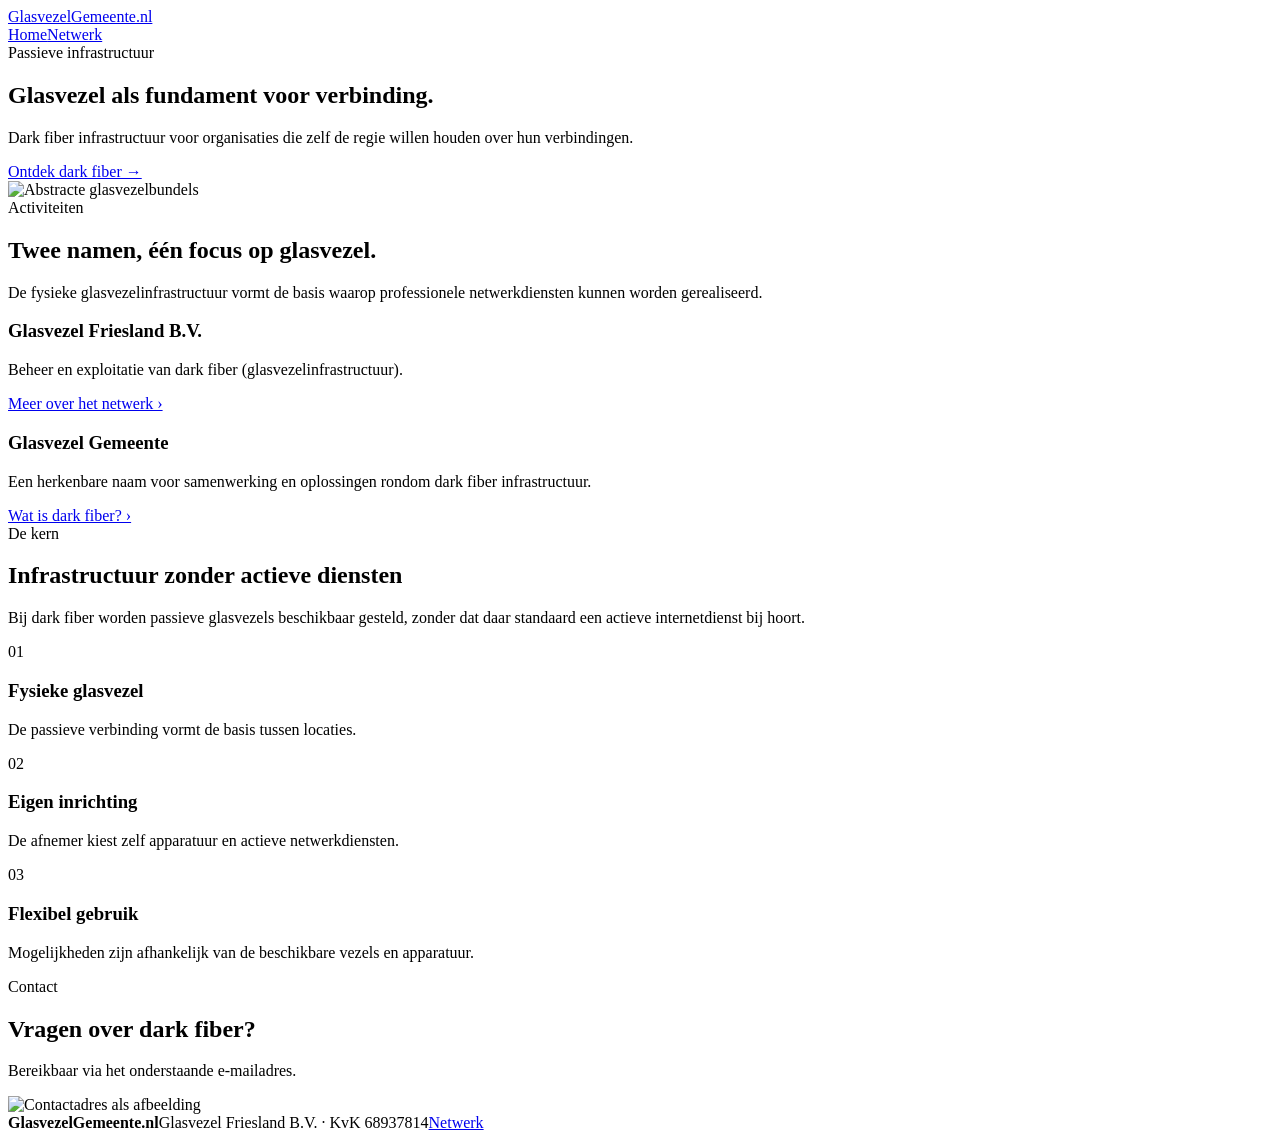
==== index.html @ ae41f9c0 "Add files via upload" ====
<!doctype html><html lang="nl"><head><meta charset="utf-8"><meta name="viewport" content="width=device-width,initial-scale=1"><title>Glasvezel Gemeente | Dark fiber infrastructuur</title><meta name="description" content="Glasvezel Gemeente en Glasvezel Friesland B.V. - dark fiber infrastructuur."><link rel="stylesheet" href="assets/style.css"></head><body><header class="header"><div class="wrap"><a class="logo" href="index.html">GlasvezelGemeente.nl</a><nav class="nav" aria-label="Navigatie"><a class="active" aria-current="page" href="index.html">Home</a><a href="netwerk.html">Netwerk</a></nav></div></header><main><section class="hero"><div class="wrap"><div><span class="tag">Passieve infrastructuur</span><h1>Glasvezel als fundament voor verbinding.</h1><p>Dark fiber infrastructuur voor organisaties die zelf de regie willen houden over hun verbindingen.</p><a class="cta" href="netwerk.html">Ontdek dark fiber →</a></div><img src="assets/fiber.svg" alt="Abstracte glasvezelbundels"></div></section><section class="section"><div class="wrap"><span class="label">Activiteiten</span><h2>Twee namen, één focus op glasvezel.</h2><p class="lead">De fysieke glasvezelinfrastructuur vormt de basis waarop professionele netwerkdiensten kunnen worden gerealiseerd.</p><div class="grid"><article class="card navy"><h3>Glasvezel Friesland B.V.</h3><p>Beheer en exploitatie van dark fiber (glasvezelinfrastructuur).</p><a href="netwerk.html">Meer over het netwerk ›</a></article><article class="card white"><h3>Glasvezel Gemeente</h3><p>Een herkenbare naam voor samenwerking en oplossingen rondom dark fiber infrastructuur.</p><a href="netwerk.html">Wat is dark fiber? ›</a></article></div></div></section><section class="section light"><div class="wrap"><span class="label">De kern</span><h2>Infrastructuur zonder actieve diensten</h2><p class="lead">Bij dark fiber worden passieve glasvezels beschikbaar gesteld, zonder dat daar standaard een actieve internetdienst bij hoort.</p><div class="features"><div class="feature"><span class="number">01</span><h3>Fysieke glasvezel</h3><p>De passieve verbinding vormt de basis tussen locaties.</p></div><div class="feature"><span class="number">02</span><h3>Eigen inrichting</h3><p>De afnemer kiest zelf apparatuur en actieve netwerkdiensten.</p></div><div class="feature"><span class="number">03</span><h3>Flexibel gebruik</h3><p>Mogelijkheden zijn afhankelijk van de beschikbare vezels en apparatuur.</p></div></div></div></section><section class="section"><div class="wrap contact"><div><span class="label">Contact</span><h2>Vragen over dark fiber?</h2><p>Bereikbaar via het onderstaande e-mailadres.</p></div><img class="email" src="assets/contactadres.png" alt="Contactadres als afbeelding"></div></section></main><footer><div class="wrap"><strong>GlasvezelGemeente.nl</strong><span>Glasvezel Friesland B.V. · KvK 68937814</span><span><a href="netwerk.html">Netwerk</a></span></div></footer></body></html>
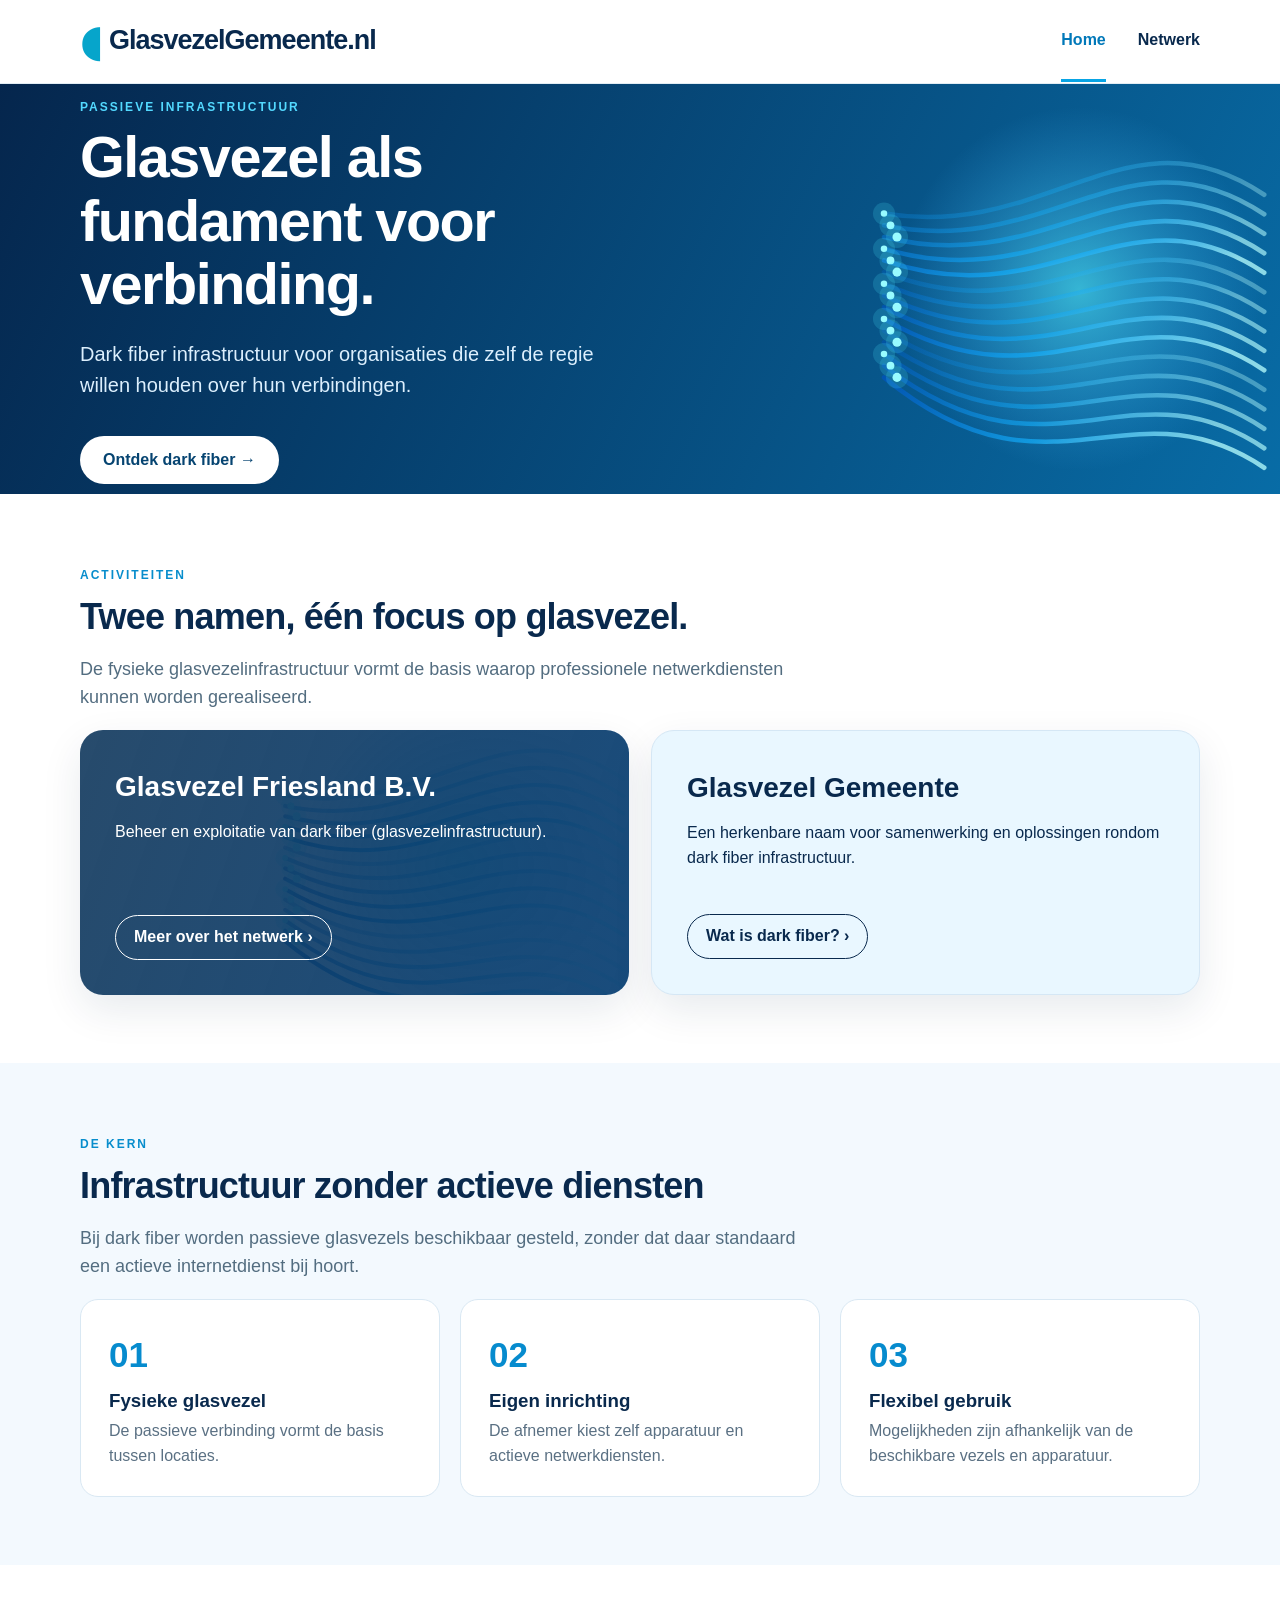
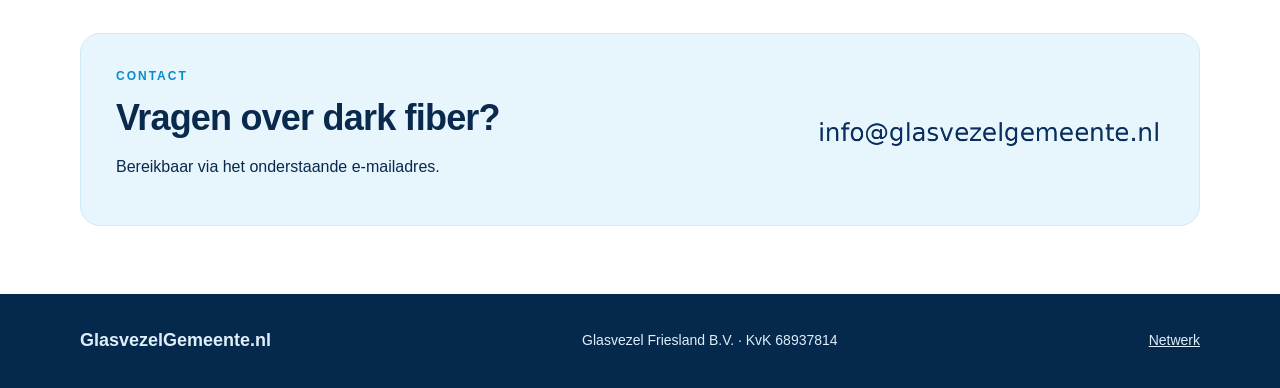
==== commit 0e6a487c: "Add files via upload" ====
--- a/index.html
+++ b/index.html
@@ -1 +1 @@
-<!doctype html><html lang="nl"><head><meta charset="utf-8"><meta name="viewport" content="width=device-width,initial-scale=1"><title>Glasvezel Gemeente | Dark fiber infrastructuur</title><meta name="description" content="Glasvezel Gemeente en Glasvezel Friesland B.V. - dark fiber infrastructuur."><link rel="stylesheet" href="assets/style.css"></head><body><header class="header"><div class="wrap"><a class="logo" href="index.html">GlasvezelGemeente.nl</a><nav class="nav" aria-label="Navigatie"><a class="active" aria-current="page" href="index.html">Home</a><a href="netwerk.html">Netwerk</a></nav></div></header><main><section class="hero"><div class="wrap"><div><span class="tag">Passieve infrastructuur</span><h1>Glasvezel als fundament voor verbinding.</h1><p>Dark fiber infrastructuur voor organisaties die zelf de regie willen houden over hun verbindingen.</p><a class="cta" href="netwerk.html">Ontdek dark fiber →</a></div><img src="assets/fiber.svg" alt="Abstracte glasvezelbundels"></div></section><section class="section"><div class="wrap"><span class="label">Activiteiten</span><h2>Twee namen, één focus op glasvezel.</h2><p class="lead">De fysieke glasvezelinfrastructuur vormt de basis waarop professionele netwerkdiensten kunnen worden gerealiseerd.</p><div class="grid"><article class="card navy"><h3>Glasvezel Friesland B.V.</h3><p>Beheer en exploitatie van dark fiber (glasvezelinfrastructuur).</p><a href="netwerk.html">Meer over het netwerk ›</a></article><article class="card white"><h3>Glasvezel Gemeente</h3><p>Een herkenbare naam voor samenwerking en oplossingen rondom dark fiber infrastructuur.</p><a href="netwerk.html">Wat is dark fiber? ›</a></article></div></div></section><section class="section light"><div class="wrap"><span class="label">De kern</span><h2>Infrastructuur zonder actieve diensten</h2><p class="lead">Bij dark fiber worden passieve glasvezels beschikbaar gesteld, zonder dat daar standaard een actieve internetdienst bij hoort.</p><div class="features"><div class="feature"><span class="number">01</span><h3>Fysieke glasvezel</h3><p>De passieve verbinding vormt de basis tussen locaties.</p></div><div class="feature"><span class="number">02</span><h3>Eigen inrichting</h3><p>De afnemer kiest zelf apparatuur en actieve netwerkdiensten.</p></div><div class="feature"><span class="number">03</span><h3>Flexibel gebruik</h3><p>Mogelijkheden zijn afhankelijk van de beschikbare vezels en apparatuur.</p></div></div></div></section><section class="section"><div class="wrap contact"><div><span class="label">Contact</span><h2>Vragen over dark fiber?</h2><p>Bereikbaar via het onderstaande e-mailadres.</p></div><img class="email" src="assets/contactadres.png" alt="Contactadres als afbeelding"></div></section></main><footer><div class="wrap"><strong>GlasvezelGemeente.nl</strong><span>Glasvezel Friesland B.V. · KvK 68937814</span><span><a href="netwerk.html">Netwerk</a></span></div></footer></body></html>
+<!doctype html><html lang="nl"><head><meta charset="utf-8"><meta name="viewport" content="width=device-width,initial-scale=1"><title>Glasvezel Gemeente | Dark fiber infrastructuur</title><meta name="description" content="Glasvezel Gemeente en Glasvezel Friesland B.V. - dark fiber infrastructuur."><link rel="stylesheet" href="style.css"></head><body><header class="header"><div class="wrap"><a class="logo" href="index.html">GlasvezelGemeente.nl</a><nav class="nav" aria-label="Navigatie"><a class="active" aria-current="page" href="index.html">Home</a><a href="netwerk.html">Netwerk</a></nav></div></header><main><section class="hero"><div class="wrap"><div><span class="tag">Passieve infrastructuur</span><h1>Glasvezel als fundament voor verbinding.</h1><p>Dark fiber infrastructuur voor organisaties die zelf de regie willen houden over hun verbindingen.</p><a class="cta" href="netwerk.html">Ontdek dark fiber →</a></div><img src="fiber.svg" alt="Abstracte glasvezelbundels"></div></section><section class="section"><div class="wrap"><span class="label">Activiteiten</span><h2>Twee namen, één focus op glasvezel.</h2><p class="lead">De fysieke glasvezelinfrastructuur vormt de basis waarop professionele netwerkdiensten kunnen worden gerealiseerd.</p><div class="grid"><article class="card navy"><h3>Glasvezel Friesland B.V.</h3><p>Beheer en exploitatie van dark fiber (glasvezelinfrastructuur).</p><a href="netwerk.html">Meer over het netwerk ›</a></article><article class="card white"><h3>Glasvezel Gemeente</h3><p>Een herkenbare naam voor samenwerking en oplossingen rondom dark fiber infrastructuur.</p><a href="netwerk.html">Wat is dark fiber? ›</a></article></div></div></section><section class="section light"><div class="wrap"><span class="label">De kern</span><h2>Infrastructuur zonder actieve diensten</h2><p class="lead">Bij dark fiber worden passieve glasvezels beschikbaar gesteld, zonder dat daar standaard een actieve internetdienst bij hoort.</p><div class="features"><div class="feature"><span class="number">01</span><h3>Fysieke glasvezel</h3><p>De passieve verbinding vormt de basis tussen locaties.</p></div><div class="feature"><span class="number">02</span><h3>Eigen inrichting</h3><p>De afnemer kiest zelf apparatuur en actieve netwerkdiensten.</p></div><div class="feature"><span class="number">03</span><h3>Flexibel gebruik</h3><p>Mogelijkheden zijn afhankelijk van de beschikbare vezels en apparatuur.</p></div></div></div></section><section class="section"><div class="wrap contact"><div><span class="label">Contact</span><h2>Vragen over dark fiber?</h2><p>Bereikbaar via het onderstaande e-mailadres.</p></div><img class="email" src="contactadres.png" alt="Contactadres als afbeelding"></div></section></main><footer><div class="wrap"><strong>GlasvezelGemeente.nl</strong><span>Glasvezel Friesland B.V. · KvK 68937814</span><span><a href="netwerk.html">Netwerk</a></span></div></footer></body></html>
--- a/style.css
+++ b/style.css
@@ -0,0 +1 @@
+:root{--navy:#09294d;--blue:#068bce;--pale:#eff8fe}*{box-sizing:border-box}body{margin:0;color:var(--navy);font:16px/1.55 'Segoe UI',Arial,sans-serif}a{color:inherit}.wrap{width:min(1120px,calc(100% - 44px));margin:auto}.header{background:white;border-bottom:1px solid #e2edf4;position:sticky;top:0;z-index:10}.header .wrap{display:flex;align-items:center;justify-content:space-between;min-height:83px;gap:22px}.logo{font-size:27px;font-weight:800;letter-spacing:-1px;text-decoration:none}.logo::before{content:'◖';font-size:42px;color:#06a5cb;vertical-align:middle;padding-right:8px}.nav{display:flex;gap:32px}.nav a{text-decoration:none;font-weight:700;border-bottom:3px solid transparent;padding:27px 0}.nav .active{border-color:#08a4e4;color:#0078b9}.hero{background:linear-gradient(115deg,#05264d,#086ca6);overflow:hidden}.hero .wrap{display:grid;grid-template-columns:1fr 1fr;align-items:center;min-height:410px}.hero h1{color:white;font-size:clamp(35px,4.5vw,58px);line-height:1.1;letter-spacing:-1.5px;margin:8px 0 22px}.hero p{font-size:20px;color:#dceffd;max-width:550px}.hero img{width:135%;margin-left:-10%;max-height:390px}.tag{letter-spacing:2px;text-transform:uppercase;color:#53d9ff;font-weight:700;font-size:12px}.cta{background:white;color:#064471;border-radius:30px;padding:12px 23px;text-decoration:none;font-weight:800;display:inline-block;margin-top:15px}.section{padding:68px 0}.light{background:#f3f9fe}.label{color:#078dcc;font-size:12px;font-weight:800;text-transform:uppercase;letter-spacing:2px}h2{font-size:36px;line-height:1.2;letter-spacing:-.8px;margin:8px 0 16px}.lead{font-size:18px;color:#536d80;max-width:750px}.grid{display:grid;grid-template-columns:1fr 1fr;gap:22px}.card{padding:35px;border-radius:23px;min-height:265px;box-shadow:0 15px 40px #05294e18;display:flex;flex-direction:column;align-items:flex-start}.card h3{font-size:28px;margin:0 0 12px}.card p{margin:0 0 25px}.card a{margin-top:auto;border:1px solid currentColor;padding:9px 18px;border-radius:40px;text-decoration:none;font-weight:700}.card.navy{color:white;background:linear-gradient(110deg,#073056de,#073e72ed),url('fiber.svg') center/cover}.card.white{background:#e9f7ff;border:1px solid #d5e7f5}.features{display:grid;grid-template-columns:repeat(3,1fr);gap:20px}.feature{background:white;border:1px solid #d9e8f3;border-radius:18px;padding:28px}.feature .number{font-size:35px;font-weight:800;color:var(--blue)}.feature h3{margin:4px 0}.feature p{color:#5a7083;margin:0}.two{display:grid;grid-template-columns:1fr 1fr;gap:45px;align-items:center}.fiber{min-height:320px;background:radial-gradient(circle at 65% 45%,#117ab9,#052749 75%);border-radius:22px;overflow:hidden;display:flex;align-items:center}.fiber img{width:120%}.two p{color:#536d80;font-size:17px}.contact{background:#e7f5fc;border:1px solid #d0e9f6;border-radius:20px;padding:29px 35px;display:flex;align-items:center;justify-content:space-between;gap:20px}.email{display:block;max-width:100%;width:350px;pointer-events:none;user-select:none}footer{background:#05294d;color:#deeff8;padding:33px 0;font-size:14px}footer .wrap{display:flex;align-items:center;justify-content:space-between;gap:15px;flex-wrap:wrap}footer strong{font-size:18px}.note{font-size:14px;color:#587386}.list{padding-left:20px;color:#4d667b}.list li{margin-bottom:12px}@media(max-width:680px){.header .wrap{display:block;padding:12px 0}.logo{font-size:23px}.nav a{padding:5px 0}.hero .wrap,.grid,.two{grid-template-columns:1fr}.hero .wrap{padding-top:47px}.hero img{height:190px;width:100%;margin:0}.section{padding:48px 0}.features{grid-template-columns:1fr}.card{min-height:220px}.contact{display:block}.contact img{margin-top:20px}.fiber{min-height:220px}h2{font-size:30px}}
